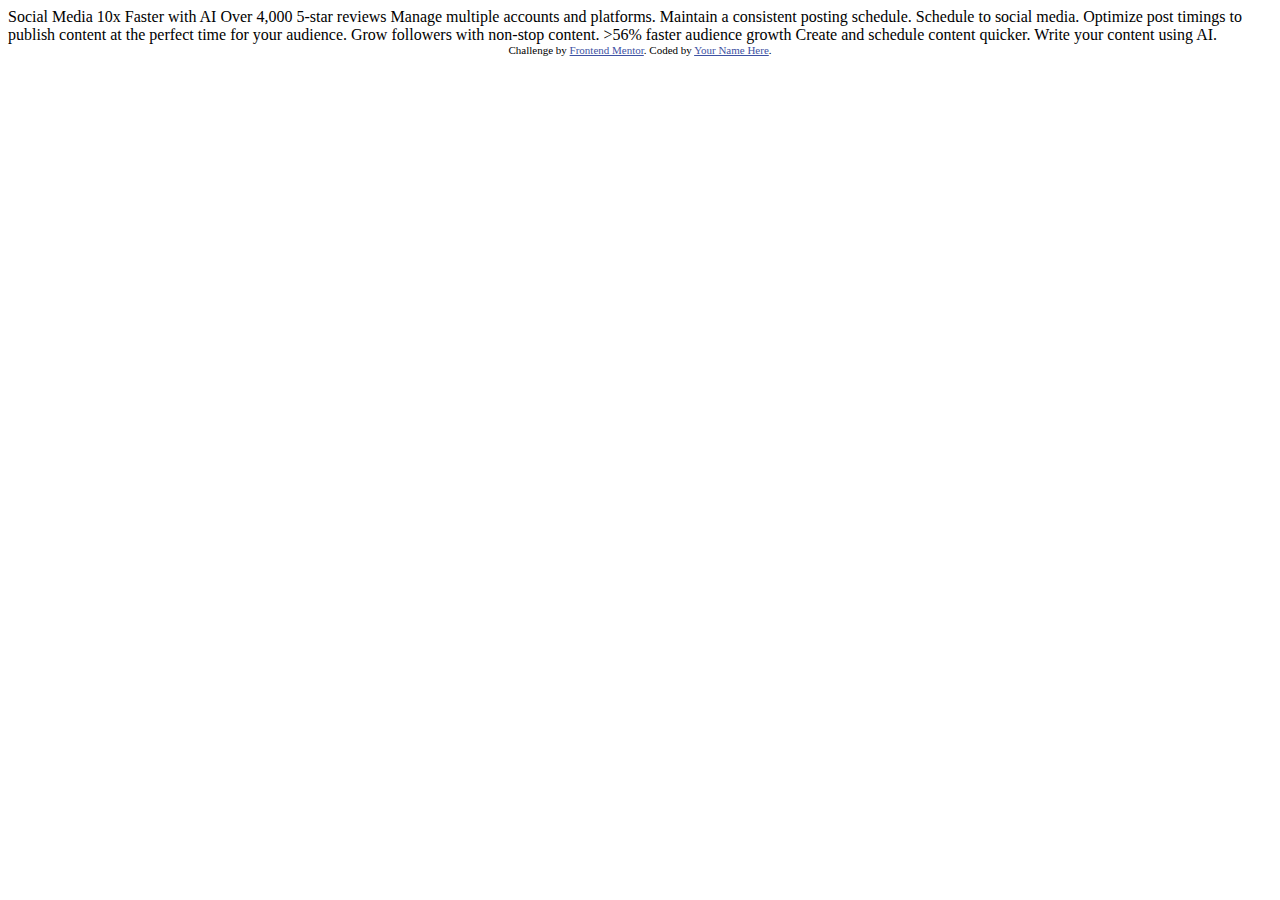
==== index.html @ 0ca7c740 "added files" ====
<!DOCTYPE html>
<html lang="en">
<head>
  <meta charset="UTF-8">
  <meta name="viewport" content="width=device-width, initial-scale=1.0"> <!-- displays site properly based on user's device -->

  <link rel="icon" type="image/png" sizes="32x32" href="./assets/images/favicon-32x32.png">
  
  <title>Frontend Mentor | Bento grid</title>

  <!-- Feel free to remove these styles or customise in your own stylesheet 👍 -->
  <style>
    .attribution { font-size: 11px; text-align: center; }
    .attribution a { color: hsl(228, 45%, 44%); }
  </style>
</head>
<body>

  Social Media 10x Faster with AI
  Over 4,000 5-star reviews

  Manage multiple accounts and platforms.

  Maintain a consistent posting schedule.

  Schedule to social media.
  Optimize post timings to publish content at the perfect time for your audience.
  
  Grow followers with non-stop content.

  >56% faster audience growth
  
  Create and schedule content quicker.

  Write your content using AI.
  
  <div class="attribution">
    Challenge by <a href="https://www.frontendmentor.io?ref=challenge">Frontend Mentor</a>. 
    Coded by <a href="#">Your Name Here</a>.
  </div>
</body>
</html>
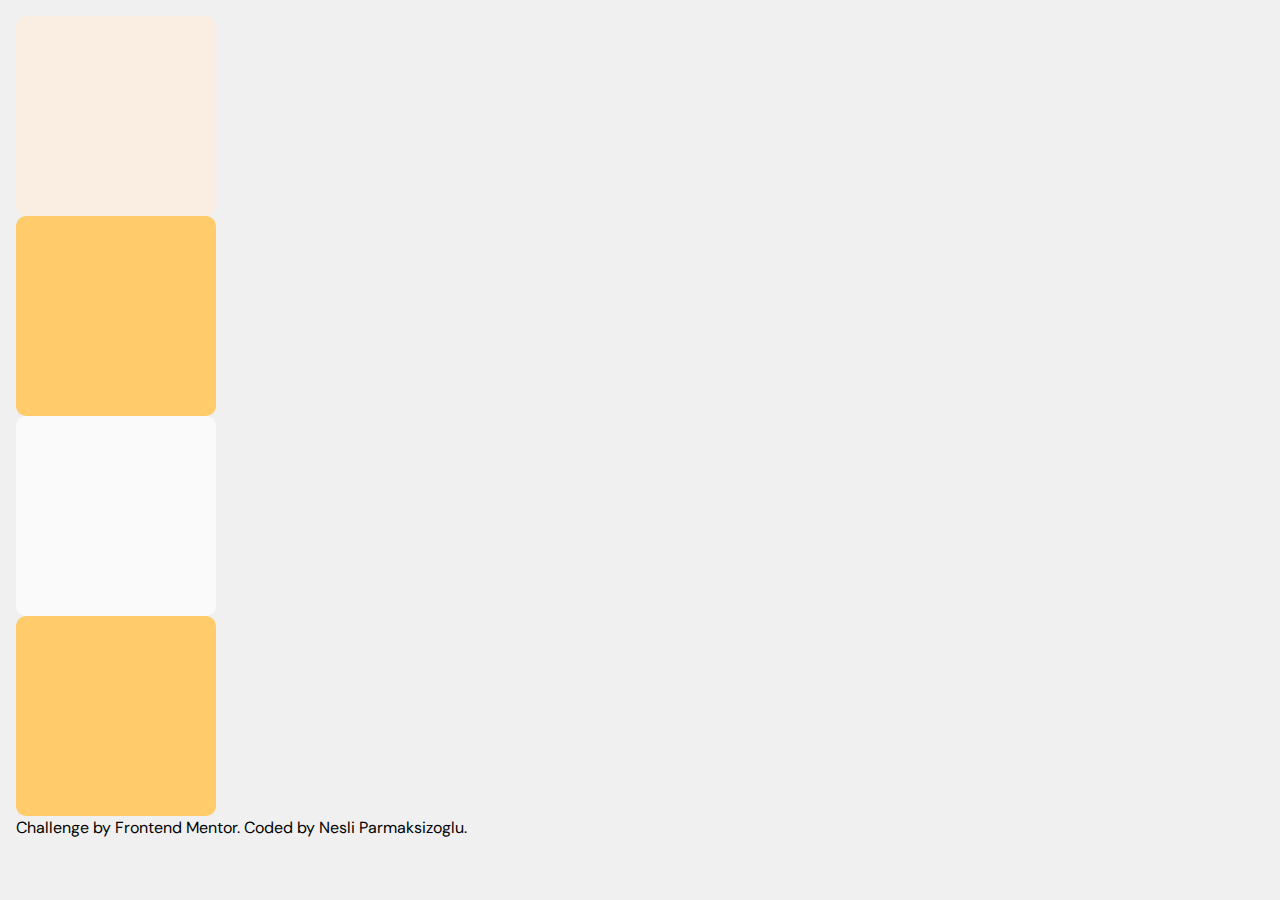
==== commit 768ffbf7: "initial styling" ====
--- a/index.html
+++ b/index.html
@@ -1,42 +1,51 @@
 <!DOCTYPE html>
 <html lang="en">
-<head>
-  <meta charset="UTF-8">
-  <meta name="viewport" content="width=device-width, initial-scale=1.0"> <!-- displays site properly based on user's device -->
+  <head>
+    <meta charset="UTF-8" />
+    <meta name="viewport" content="width=device-width, initial-scale=1.0" />
 
-  <link rel="icon" type="image/png" sizes="32x32" href="./assets/images/favicon-32x32.png">
-  
-  <title>Frontend Mentor | Bento grid</title>
+    <link
+      rel="icon"
+      type="image/png"
+      sizes="32x32"
+      href="./assets/images/favicon-32x32.png"
+    />
 
-  <!-- Feel free to remove these styles or customise in your own stylesheet 👍 -->
-  <style>
-    .attribution { font-size: 11px; text-align: center; }
-    .attribution a { color: hsl(228, 45%, 44%); }
-  </style>
-</head>
-<body>
+    <title>Frontend Mentor | Bento grid</title>
 
-  Social Media 10x Faster with AI
-  Over 4,000 5-star reviews
+    <link rel="stylesheet" href="reset.css" />
+    <link rel="stylesheet" href="styles.css" />
+    <link rel="preconnect" href="https://fonts.googleapis.com" />
+    <link rel="preconnect" href="https://fonts.gstatic.com" crossorigin />
+    <link
+      href="https://fonts.googleapis.com/css2?family=DM+Sans:ital,opsz,wght@0,9..40,100..1000;1,9..40,100..1000&display=swap"
+      rel="stylesheet"
+    />
+  </head>
+  <body>
+    <div class="article-create"></div>
+    <div class="article-write"></div>
+    <div class="article-manage"></div>
+    <div class="article-maintain"></div>
+    <div class="article-schedule"></div>
+    <div class="article-grow"></div>
+    <div class="article-reviews"></div>
+    <div class="article-audience"></div>
 
-  Manage multiple accounts and platforms.
+    <footer class="attribution">
+      Challenge by
+      <a href="https://www.frontendmentor.io?ref=challenge">Frontend Mentor</a>.
+      Coded by
+      <a href="https://github.com/nesliprm" target="_blank"
+        >Nesli Parmaksizoglu</a
+      >.
+    </footer>
+  </body>
+</html>
 
-  Maintain a consistent posting schedule.
-
-  Schedule to social media.
-  Optimize post timings to publish content at the perfect time for your audience.
-  
-  Grow followers with non-stop content.
-
-  >56% faster audience growth
-  
-  Create and schedule content quicker.
-
-  Write your content using AI.
-  
-  <div class="attribution">
-    Challenge by <a href="https://www.frontendmentor.io?ref=challenge">Frontend Mentor</a>. 
-    Coded by <a href="#">Your Name Here</a>.
-  </div>
-</body>
-</html>+<!-- Social Media 10x Faster with AI Over 4,000 5-star reviews Manage multiple
+    accounts and platforms. Maintain a consistent posting schedule. Schedule to
+    social media. Optimize post timings to publish content at the perfect time
+    for your audience. Grow followers with non-stop content. >56% faster
+    audience growth Create and schedule content quicker. Write your content
+    using AI. -->
--- a/styles.css
+++ b/styles.css
@@ -0,0 +1,51 @@
+:root {
+  --primary-light: hsl(254, 88%, 90%);
+  --primary-dark: hsl(256, 67%, 59%);
+  --secondary-light: hsl(31, 66%, 93%);
+  --secondary-dark: hsl(39, 100%, 71%);
+  --project-white: hsl(0, 0%, 98%);
+  --project-grey: hsl(0, 0%, 94%);
+  --project-black: hsl(0, 0%, 7%);
+  --main-font: "DM Sans", sans-serif;
+}
+
+body {
+  font-family: var(--main-font);
+  background-color: var(--project-grey);
+  padding: 1rem;
+}
+
+.article-create {
+  width: 200px;
+  height: 200px;
+  background-color: var(--secondary-light);
+  border-radius: 10px;
+}
+
+.article-write {
+  width: 200px;
+  height: 200px;
+  background-color: var(--secondary-dark);
+  border-radius: 10px;
+}
+
+.article-manage {
+  width: 200px;
+  height: 200px;
+  background-color: var(--project-white);
+  border-radius: 10px;
+}
+
+.article-maintain {
+  width: 200px;
+  height: 200px;
+  background-color: var(--secondary-dark);
+  border-radius: 10px;
+}
+
+.article-create {
+  width: 200px;
+  height: 200px;
+  background-color: var(--secondary-light);
+  border-radius: 10px;
+}
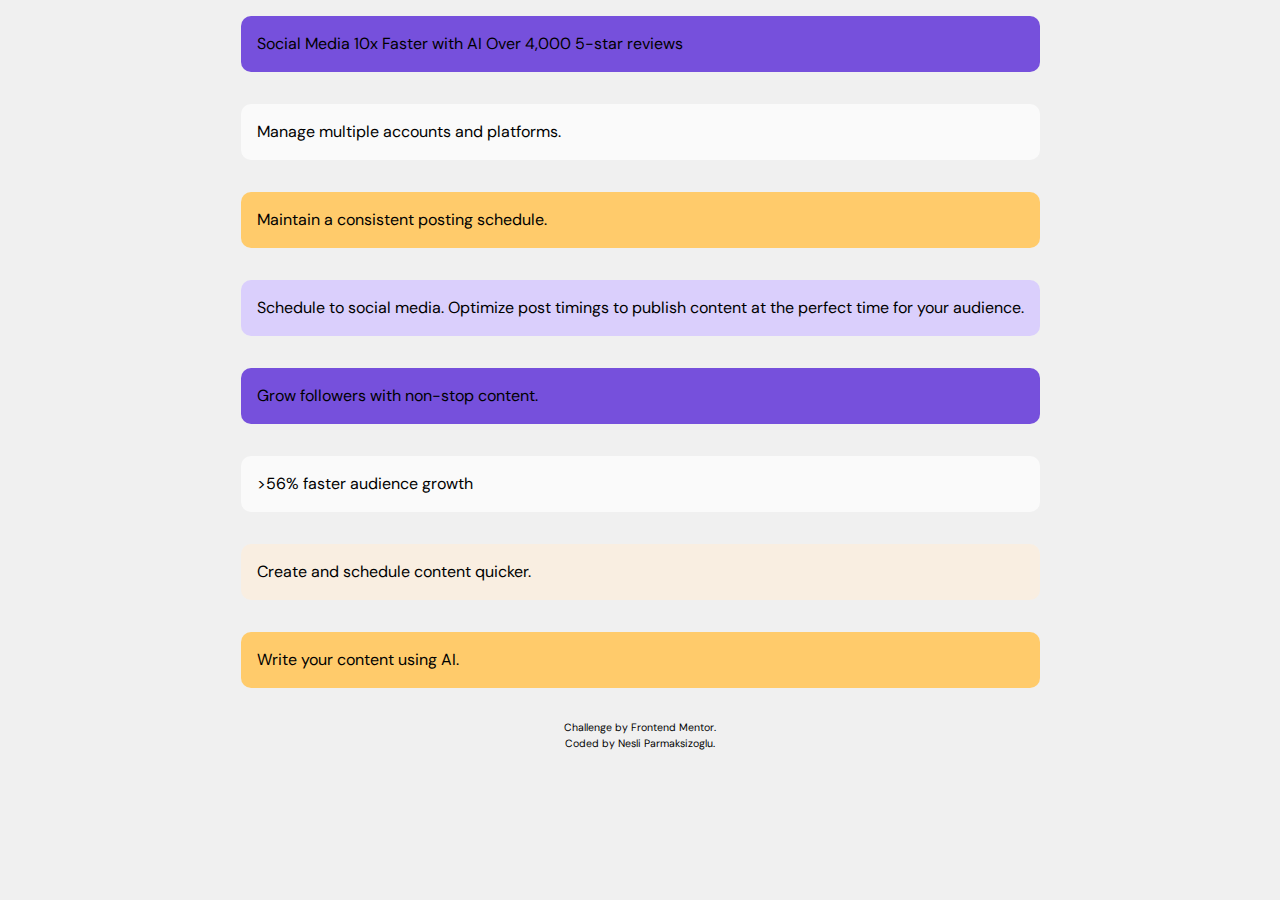
==== commit 6643da48: "styled the mobile version" ====
--- a/index.html
+++ b/index.html
@@ -23,29 +23,37 @@
     />
   </head>
   <body>
-    <div class="article-create"></div>
-    <div class="article-write"></div>
-    <div class="article-manage"></div>
-    <div class="article-maintain"></div>
-    <div class="article-schedule"></div>
-    <div class="article-grow"></div>
-    <div class="article-reviews"></div>
-    <div class="article-audience"></div>
+    <main class="container">
+      <div class="article-reviews">
+        Social Media 10x Faster with AI Over 4,000 5-star reviews
+      </div>
+      <div class="article-manage">Manage multiple accounts and platforms.</div>
+      <div class="article-maintain">
+        Maintain a consistent posting schedule.
+      </div>
+      <div class="article-schedule">
+        Schedule to social media. Optimize post timings to publish content at
+        the perfect time for your audience.
+      </div>
+      <div class="article-grow">Grow followers with non-stop content.</div>
+      <div class="article-audience">>56% faster audience growth</div>
+      <div class="article-create">Create and schedule content quicker.</div>
+      <div class="article-write">Write your content using AI.</div>
+    </main>
 
     <footer class="attribution">
-      Challenge by
-      <a href="https://www.frontendmentor.io?ref=challenge">Frontend Mentor</a>.
-      Coded by
-      <a href="https://github.com/nesliprm" target="_blank"
-        >Nesli Parmaksizoglu</a
-      >.
+      <p>
+        Challenge by
+        <a href="https://www.frontendmentor.io?ref=challenge" target="_blank"
+          >Frontend Mentor</a
+        >.
+      </p>
+      <p>
+        Coded by
+        <a href="https://github.com/nesliprm" target="_blank"
+          >Nesli Parmaksizoglu</a
+        >.
+      </p>
     </footer>
   </body>
 </html>
-
-<!-- Social Media 10x Faster with AI Over 4,000 5-star reviews Manage multiple
-    accounts and platforms. Maintain a consistent posting schedule. Schedule to
-    social media. Optimize post timings to publish content at the perfect time
-    for your audience. Grow followers with non-stop content. >56% faster
-    audience growth Create and schedule content quicker. Write your content
-    using AI. -->
--- a/styles.css
+++ b/styles.css
@@ -15,37 +15,64 @@
   padding: 1rem;
 }
 
+main.container {
+  display: grid;
+  /* grid-template-columns: repeat(4, 1fr);
+  grid-template-rows: repeat(10, 1fr); */
+  gap: 2rem;
+  justify-content: center;
+  align-items: center;
+}
+
+main > div[class^="article-"] {
+  width: 100%;
+  height: fit-content;
+  border-radius: 10px;
+  padding: 1rem;
+}
+
+.article-reviews {
+  background-color: var(--primary-dark);
+}
+
+.article-manage {
+  background-color: var(--project-white);
+}
+
+.article-maintain {
+  background-color: var(--secondary-dark);
+}
+
+.article-schedule {
+  background-color: var(--primary-light);
+}
+
+.article-grow {
+  background-color: var(--primary-dark);
+}
+
+.article-audience {
+  background-color: var(--project-white);
+}
+
 .article-create {
-  width: 200px;
-  height: 200px;
   background-color: var(--secondary-light);
-  border-radius: 10px;
 }
 
 .article-write {
-  width: 200px;
-  height: 200px;
   background-color: var(--secondary-dark);
-  border-radius: 10px;
 }
 
-.article-manage {
-  width: 200px;
-  height: 200px;
-  background-color: var(--project-white);
-  border-radius: 10px;
+footer {
+  margin-top: 2rem;
 }
 
-.article-maintain {
-  width: 200px;
-  height: 200px;
-  background-color: var(--secondary-dark);
-  border-radius: 10px;
+footer p {
+  font-size: 0.66em;
+  text-align: center;
 }
 
-.article-create {
-  width: 200px;
-  height: 200px;
-  background-color: var(--secondary-light);
-  border-radius: 10px;
+footer a:hover {
+  color: var(--primary-dark);
+  text-decoration: underline;
 }
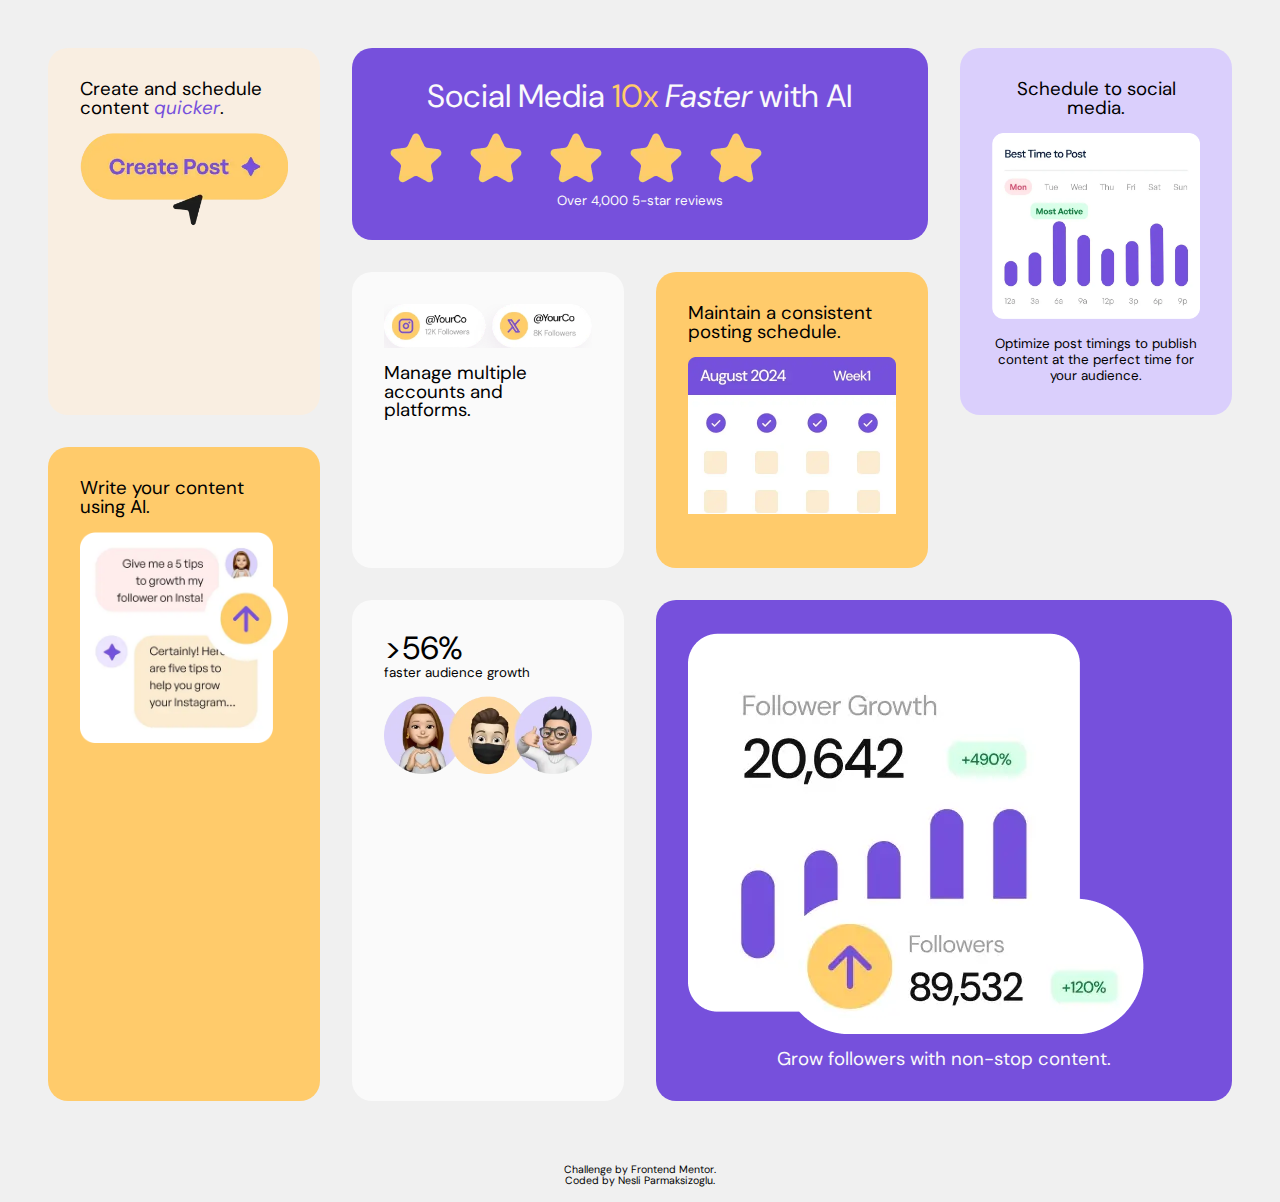
==== commit 7db47a2d: "further styling" ====
--- a/index.html
+++ b/index.html
@@ -25,20 +25,65 @@
   <body>
     <main class="container">
       <div class="article-reviews">
-        Social Media 10x Faster with AI Over 4,000 5-star reviews
+        <h1>
+          Social Media <span class="text-yellow">10x</span> <i>Faster</i> with
+          AI
+        </h1>
+        <br />
+        <img src="assets/images/illustration-five-stars.webp" alt="" /><small
+          >Over 4,000 5-star reviews</small
+        >
       </div>
-      <div class="article-manage">Manage multiple accounts and platforms.</div>
+      <div class="article-manage">
+        <img
+          src="assets/images/illustration-multiple-platforms.webp"
+          alt=""
+        /><br />
+        <h3>Manage multiple accounts and platforms.</h3>
+      </div>
       <div class="article-maintain">
-        Maintain a consistent posting schedule.
+        <h3>Maintain a consistent posting schedule.</h3>
+        <br />
+        <img src="assets/images/illustration-consistent-schedule.webp" alt="" />
       </div>
       <div class="article-schedule">
-        Schedule to social media. Optimize post timings to publish content at
-        the perfect time for your audience.
+        <h3>Schedule to social media.</h3>
+        <br />
+        <img
+          src="assets/images/illustration-schedule-posts.webp"
+          alt=""
+        /><br />
+        <small>
+          Optimize post timings to publish content at the perfect time for your
+          audience.
+        </small>
       </div>
-      <div class="article-grow">Grow followers with non-stop content.</div>
-      <div class="article-audience">>56% faster audience growth</div>
-      <div class="article-create">Create and schedule content quicker.</div>
-      <div class="article-write">Write your content using AI.</div>
+      <div class="article-grow">
+        <img src="assets/images/illustration-grow-followers.webp" alt="" />
+        <br />
+        <h3>Grow followers with non-stop content.</h3>
+      </div>
+      <div class="article-audience">
+        <h1>>56%</h1>
+        <small>faster audience growth</small>
+        <br />
+        <br />
+        <img src="assets/images/illustration-audience-growth.webp" alt="" />
+      </div>
+      <div class="article-create">
+        <h3>
+          Create and schedule content
+          <span class="text-purple"><i>quicker</i></span
+          >.
+        </h3>
+        <br />
+        <img src="assets/images/illustration-create-post.webp" alt="" />
+      </div>
+      <div class="article-write">
+        <h3>Write your content using AI.</h3>
+        <br />
+        <img src="assets/images/illustration-ai-content.webp" alt="" />
+      </div>
     </main>
 
     <footer class="attribution">
--- a/styles.css
+++ b/styles.css
@@ -13,13 +13,12 @@
   font-family: var(--main-font);
   background-color: var(--project-grey);
   padding: 1rem;
+  line-height: 1;
 }
 
 main.container {
   display: grid;
-  /* grid-template-columns: repeat(4, 1fr);
-  grid-template-rows: repeat(10, 1fr); */
-  gap: 2rem;
+  gap: 1rem;
   justify-content: center;
   align-items: center;
 }
@@ -27,40 +26,35 @@
 main > div[class^="article-"] {
   width: 100%;
   height: fit-content;
-  border-radius: 10px;
-  padding: 1rem;
+  border-radius: 20px;
+  padding: 2rem;
 }
 
-.article-reviews {
+.article-reviews,
+.article-grow {
   background-color: var(--primary-dark);
+  text-align: center;
+  color: var(--project-white);
+  padding: 2rem;
 }
 
-.article-manage {
+.article-manage,
+.article-audience {
   background-color: var(--project-white);
 }
 
-.article-maintain {
+.article-maintain,
+.article-write {
   background-color: var(--secondary-dark);
 }
 
 .article-schedule {
   background-color: var(--primary-light);
-}
-
-.article-grow {
-  background-color: var(--primary-dark);
-}
-
-.article-audience {
-  background-color: var(--project-white);
+  text-align: center;
 }
 
 .article-create {
   background-color: var(--secondary-light);
-}
-
-.article-write {
-  background-color: var(--secondary-dark);
 }
 
 footer {
@@ -76,3 +70,75 @@
   color: var(--primary-dark);
   text-decoration: underline;
 }
+
+.text-yellow {
+  color: var(--secondary-dark);
+}
+
+.text-purple {
+  color: var(--primary-dark);
+}
+
+@media (min-width: 320px) {
+  main.container {
+    display: grid;
+    grid-template-columns: repeat(2, 1fr);
+    gap: 1rem;
+    justify-content: center;
+    align-items: center;
+  }
+
+  main > div[class^="article-"] {
+    height: 100%;
+  }
+}
+
+@media (min-width: 768px) {
+  main.container {
+    grid-template-columns: repeat(4, 1fr);
+    grid-auto-rows: auto;
+    gap: 2rem;
+    padding: 2rem;
+    max-height: fit-content;
+  }
+
+  .article-create {
+    grid-column: 1 / 2;
+    grid-row: 1 / 3;
+  }
+
+  .article-reviews {
+    grid-column: 2 / 4;
+    grid-row: 1 / 2;
+  }
+
+  .article-schedule {
+    grid-column: 4 / 5;
+    grid-row: 1 / 3;
+  }
+
+  .article-write {
+    grid-column: 1 / 2;
+    grid-row: 3 / 5;
+  }
+
+  .article-manage {
+    grid-column: 2 / 3;
+    grid-row: 2 / 4;
+  }
+
+  .article-maintain {
+    grid-column: 3 / 4;
+    grid-row: 2 / 4;
+  }
+
+  .article-audience {
+    grid-column: 2 / 3;
+    grid-row: 4 / 5;
+  }
+
+  .article-grow {
+    grid-column: 3 / 5;
+    grid-row: 4 / 5;
+  }
+}
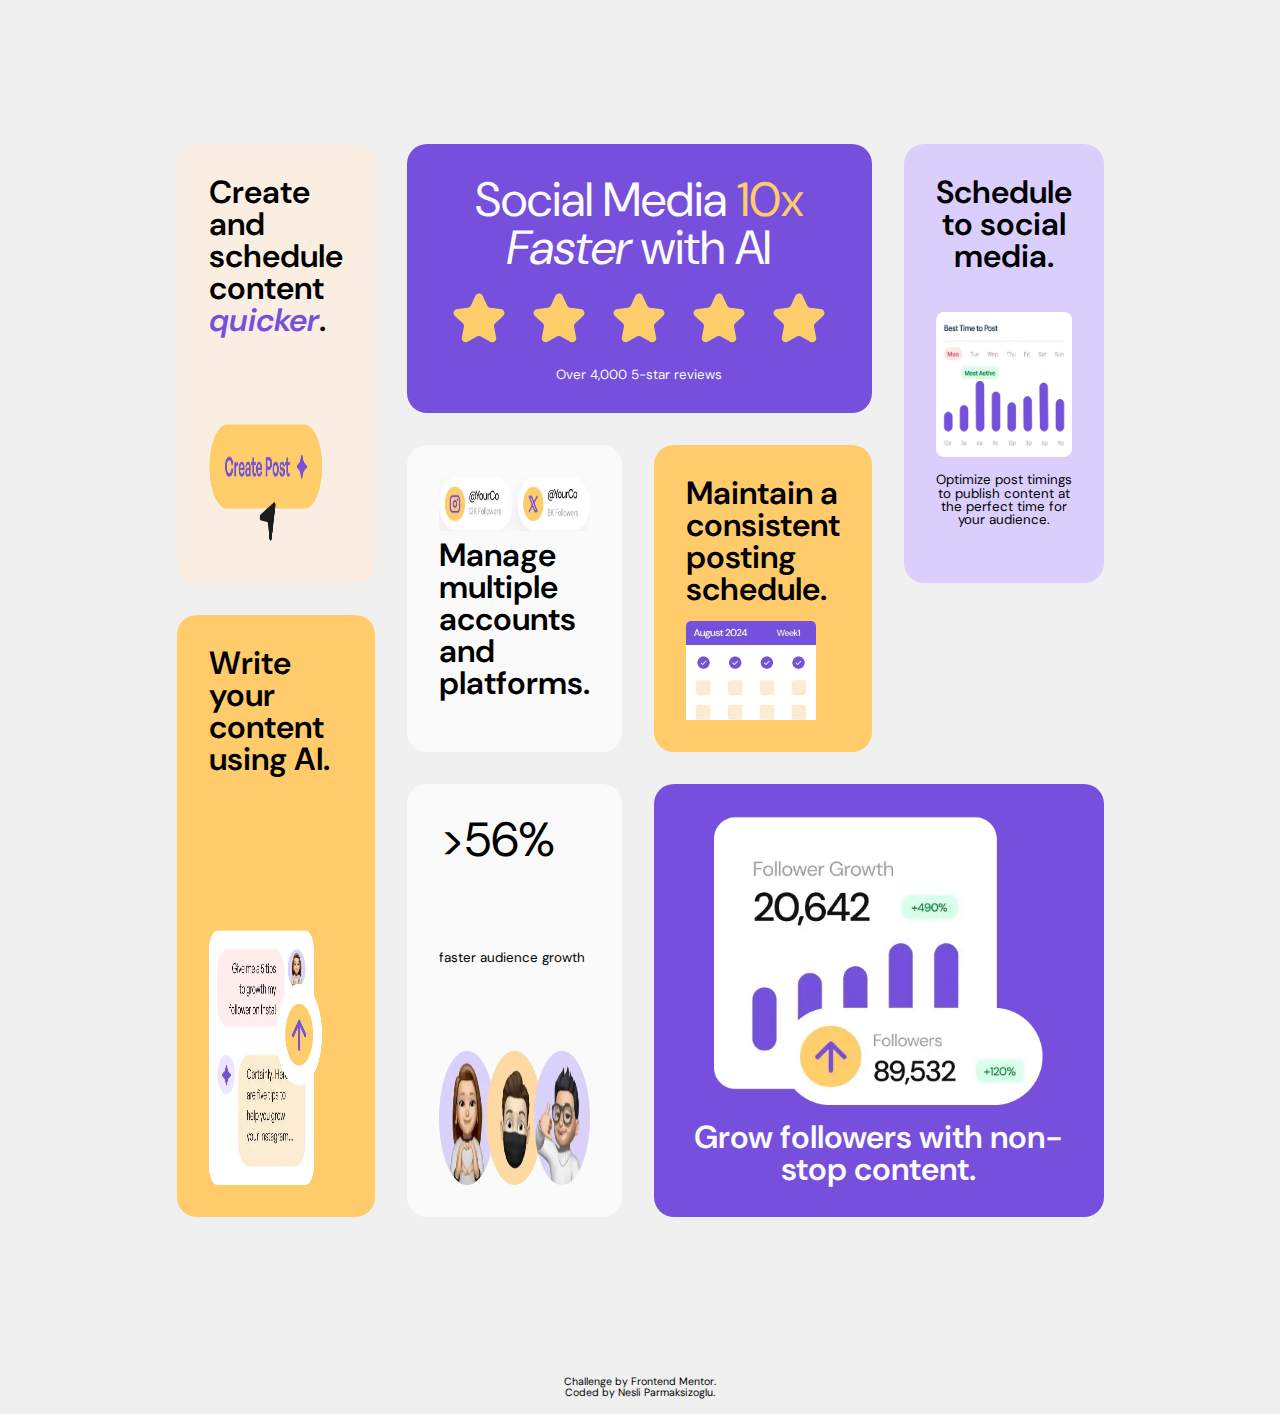
==== commit 17e51146: "mobile css done" ====
--- a/index.html
+++ b/index.html
@@ -29,45 +29,46 @@
           Social Media <span class="text-yellow">10x</span> <i>Faster</i> with
           AI
         </h1>
-        <br />
+
         <img src="assets/images/illustration-five-stars.webp" alt="" /><small
           >Over 4,000 5-star reviews</small
         >
       </div>
       <div class="article-manage">
-        <img
-          src="assets/images/illustration-multiple-platforms.webp"
-          alt=""
-        /><br />
+        <img src="assets/images/illustration-multiple-platforms.webp" alt="" />
         <h3>Manage multiple accounts and platforms.</h3>
       </div>
       <div class="article-maintain">
         <h3>Maintain a consistent posting schedule.</h3>
-        <br />
-        <img src="assets/images/illustration-consistent-schedule.webp" alt="" />
+
+        <img
+          class="width-85"
+          src="assets/images/illustration-consistent-schedule.webp"
+          alt=""
+        />
       </div>
       <div class="article-schedule">
         <h3>Schedule to social media.</h3>
-        <br />
-        <img
-          src="assets/images/illustration-schedule-posts.webp"
-          alt=""
-        /><br />
+
+        <img src="assets/images/illustration-schedule-posts.webp" alt="" />
         <small>
           Optimize post timings to publish content at the perfect time for your
           audience.
         </small>
       </div>
       <div class="article-grow">
-        <img src="assets/images/illustration-grow-followers.webp" alt="" />
-        <br />
+        <img
+          class="width-85"
+          src="assets/images/illustration-grow-followers.webp"
+          alt=""
+        />
+
         <h3>Grow followers with non-stop content.</h3>
       </div>
       <div class="article-audience">
         <h1>>56%</h1>
         <small>faster audience growth</small>
-        <br />
-        <br />
+
         <img src="assets/images/illustration-audience-growth.webp" alt="" />
       </div>
       <div class="article-create">
@@ -76,13 +77,21 @@
           <span class="text-purple"><i>quicker</i></span
           >.
         </h3>
-        <br />
-        <img src="assets/images/illustration-create-post.webp" alt="" />
+
+        <img
+          class="width-85"
+          src="assets/images/illustration-create-post.webp"
+          alt=""
+        />
       </div>
       <div class="article-write">
         <h3>Write your content using AI.</h3>
-        <br />
-        <img src="assets/images/illustration-ai-content.webp" alt="" />
+
+        <img
+          class="width-85"
+          src="assets/images/illustration-ai-content.webp"
+          alt=""
+        />
       </div>
     </main>
 
--- a/styles.css
+++ b/styles.css
@@ -30,31 +30,55 @@
   padding: 2rem;
 }
 
+h3 {
+  font-weight: 600;
+}
+
 .article-reviews,
 .article-grow {
   background-color: var(--primary-dark);
   text-align: center;
   color: var(--project-white);
   padding: 2rem;
+  display: flex;
+  justify-content: center;
+  flex-wrap: wrap;
+  gap: 1rem;
 }
 
 .article-manage,
 .article-audience {
   background-color: var(--project-white);
+  display: flex;
+  justify-content: flex-start;
+  flex-wrap: wrap;
+  gap: 0.5rem;
 }
 
 .article-maintain,
 .article-write {
   background-color: var(--secondary-dark);
+  display: flex;
+  justify-content: flex-start;
+  flex-wrap: wrap;
+  gap: 1rem;
 }
 
 .article-schedule {
   background-color: var(--primary-light);
   text-align: center;
+  display: flex;
+  justify-content: center;
+  flex-wrap: wrap;
+  gap: 1rem;
 }
 
 .article-create {
   background-color: var(--secondary-light);
+  display: flex;
+  justify-content: flex-start;
+  flex-wrap: wrap;
+  gap: 1rem;
 }
 
 footer {
@@ -79,6 +103,10 @@
   color: var(--primary-dark);
 }
 
+.width-85 {
+  max-width: 85%;
+}
+
 @media (min-width: 320px) {
   main.container {
     display: grid;
@@ -91,6 +119,13 @@
   main > div[class^="article-"] {
     height: 100%;
   }
+
+  h1 {
+    font-size: 3em;
+  }
+  h3 {
+    font-size: 2em;
+  }
 }
 
 @media (min-width: 768px) {
@@ -98,8 +133,16 @@
     grid-template-columns: repeat(4, 1fr);
     grid-auto-rows: auto;
     gap: 2rem;
-    padding: 2rem;
+    padding: 8rem 16rem;
     max-height: fit-content;
+  }
+
+  h1 {
+    font-size: 3em;
+  }
+
+  h3 {
+    font-size: 2em;
   }
 
   .article-create {
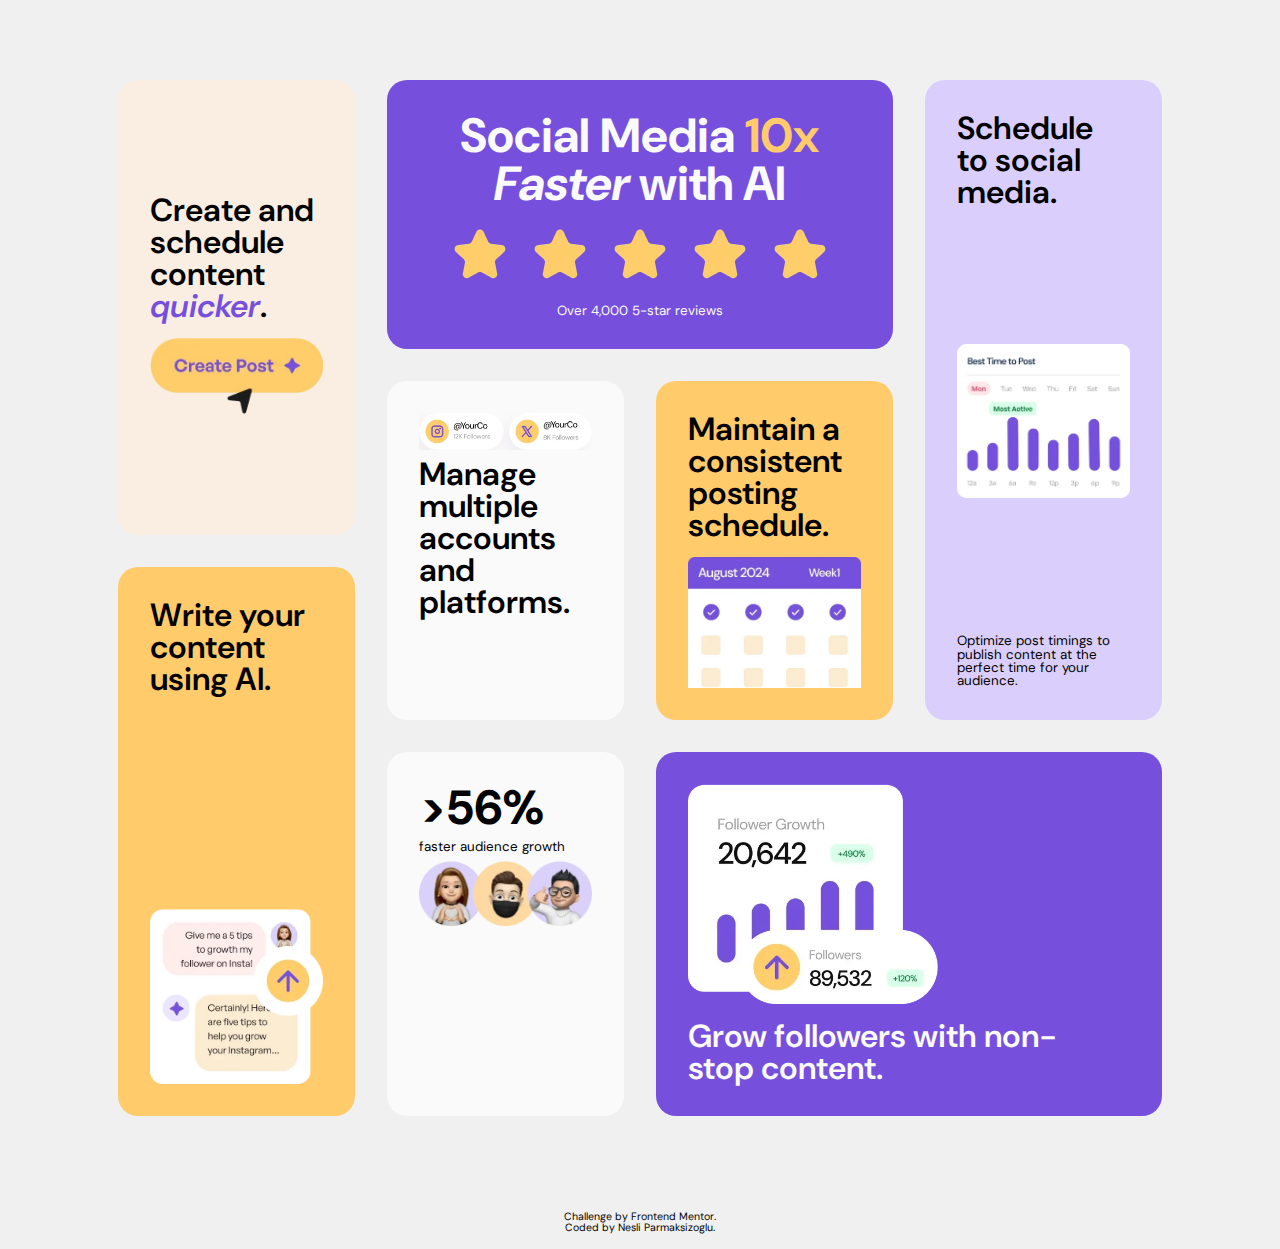
==== commit 844d66d3: "css cleanup" ====
--- a/index.html
+++ b/index.html
@@ -41,11 +41,7 @@
       <div class="article-maintain">
         <h3>Maintain a consistent posting schedule.</h3>
 
-        <img
-          class="width-85"
-          src="assets/images/illustration-consistent-schedule.webp"
-          alt=""
-        />
+        <img src="assets/images/illustration-consistent-schedule.webp" alt="" />
       </div>
       <div class="article-schedule">
         <h3>Schedule to social media.</h3>
@@ -57,11 +53,7 @@
         </small>
       </div>
       <div class="article-grow">
-        <img
-          class="width-85"
-          src="assets/images/illustration-grow-followers.webp"
-          alt=""
-        />
+        <img src="assets/images/illustration-grow-followers.webp" alt="" />
 
         <h3>Grow followers with non-stop content.</h3>
       </div>
@@ -78,20 +70,12 @@
           >.
         </h3>
 
-        <img
-          class="width-85"
-          src="assets/images/illustration-create-post.webp"
-          alt=""
-        />
+        <img src="assets/images/illustration-create-post.webp" alt="" />
       </div>
       <div class="article-write">
         <h3>Write your content using AI.</h3>
 
-        <img
-          class="width-85"
-          src="assets/images/illustration-ai-content.webp"
-          alt=""
-        />
+        <img src="assets/images/illustration-ai-content.webp" alt="" />
       </div>
     </main>
 
--- a/styles.css
+++ b/styles.css
@@ -17,10 +17,13 @@
 }
 
 main.container {
+  max-width: 1920px;
+  margin: 0 auto;
   display: grid;
   gap: 1rem;
   justify-content: center;
   align-items: center;
+  padding: clamp(2rem, 5vw, 8rem) clamp(1rem, 8vw, 16rem);
 }
 
 main > div[class^="article-"] {
@@ -30,16 +33,21 @@
   padding: 2rem;
 }
 
+h1 {
+  font-size: clamp(2rem, 5vw, 3em);
+  font-weight: 700;
+}
+
 h3 {
+  font-size: clamp(1.25rem, 3vw, 2em);
   font-weight: 600;
 }
 
 .article-reviews,
 .article-grow {
   background-color: var(--primary-dark);
+  color: var(--project-white);
   text-align: center;
-  color: var(--project-white);
-  padding: 2rem;
   display: flex;
   justify-content: center;
   flex-wrap: wrap;
@@ -81,6 +89,20 @@
   gap: 1rem;
 }
 
+img {
+  object-fit: contain;
+  max-width: 100%;
+  height: auto;
+}
+
+.text-yellow {
+  color: var(--secondary-dark);
+}
+
+.text-purple {
+  color: var(--primary-dark);
+}
+
 footer {
   margin-top: 2rem;
 }
@@ -93,18 +115,6 @@
 footer a:hover {
   color: var(--primary-dark);
   text-decoration: underline;
-}
-
-.text-yellow {
-  color: var(--secondary-dark);
-}
-
-.text-purple {
-  color: var(--primary-dark);
-}
-
-.width-85 {
-  max-width: 85%;
 }
 
 @media (min-width: 320px) {
@@ -119,12 +129,11 @@
   main > div[class^="article-"] {
     height: 100%;
   }
-
-  h1 {
-    font-size: 3em;
-  }
-  h3 {
-    font-size: 2em;
+}
+
+@media (min-width: 600px) {
+  main.container {
+    grid-template-columns: repeat(3, 1fr);
   }
 }
 
@@ -133,55 +142,76 @@
     grid-template-columns: repeat(4, 1fr);
     grid-auto-rows: auto;
     gap: 2rem;
-    padding: 8rem 16rem;
-    max-height: fit-content;
-  }
-
-  h1 {
-    font-size: 3em;
-  }
-
-  h3 {
-    font-size: 2em;
   }
 
   .article-create {
     grid-column: 1 / 2;
     grid-row: 1 / 3;
+    display: flex;
+    align-content: center;
   }
 
   .article-reviews {
     grid-column: 2 / 4;
     grid-row: 1 / 2;
+    display: flex;
+    flex-direction: column;
   }
 
   .article-schedule {
     grid-column: 4 / 5;
-    grid-row: 1 / 3;
+    grid-row: 1 / 4;
+    display: flex;
+    align-content: space-between;
+    text-align: left;
   }
 
   .article-write {
     grid-column: 1 / 2;
     grid-row: 3 / 5;
+    display: flex;
+    align-content: space-between;
   }
 
   .article-manage {
     grid-column: 2 / 3;
     grid-row: 2 / 4;
+    display: flex;
+    flex-direction: column;
   }
 
   .article-maintain {
     grid-column: 3 / 4;
     grid-row: 2 / 4;
+    display: flex;
+    flex-direction: column;
   }
 
   .article-audience {
     grid-column: 2 / 3;
     grid-row: 4 / 5;
+    display: flex;
+    align-content: flex-start;
   }
 
   .article-grow {
     grid-column: 3 / 5;
     grid-row: 4 / 5;
-  }
-}
+    display: flex;
+
+    align-items: center;
+    justify-content: space-between;
+  }
+
+  .article-grow img {
+    width: 250px;
+    height: auto;
+    display: block;
+    flex-shrink: 0;
+  }
+
+  .article-grow h3 {
+    max-width: 400px;
+    text-align: left;
+  }
+}
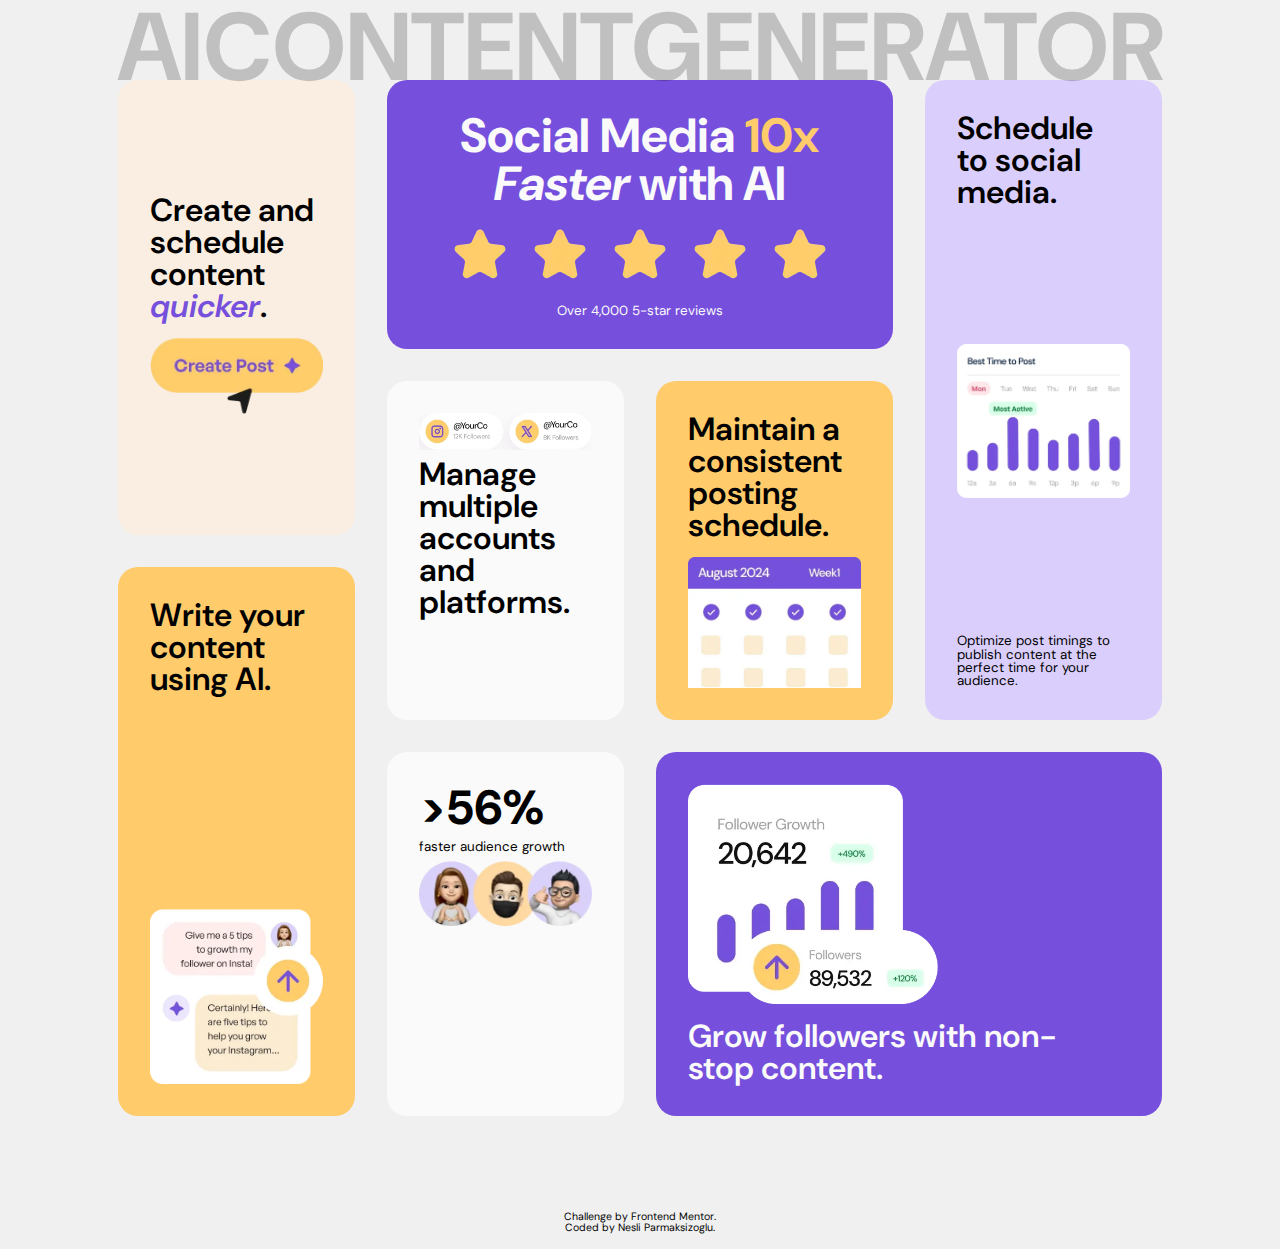
==== commit 0cbceac1: "added header" ====
--- a/index.html
+++ b/index.html
@@ -23,6 +23,9 @@
     />
   </head>
   <body>
+    <header>
+      <h1>AICONTENTGENERATOR</h1>
+    </header>
     <main class="container">
       <div class="article-reviews">
         <h1>
@@ -78,7 +81,6 @@
         <img src="assets/images/illustration-ai-content.webp" alt="" />
       </div>
     </main>
-
     <footer class="attribution">
       <p>
         Challenge by
--- a/styles.css
+++ b/styles.css
@@ -16,6 +16,19 @@
   line-height: 1;
 }
 
+header {
+  width: 100%;
+  position: fixed;
+  top: 0;
+  left: 0;
+  opacity: 0.2;
+}
+
+header > h1 {
+  font-size: clamp(1rem, 10vw, 6rem);
+  text-align: center;
+}
+
 main.container {
   max-width: 1920px;
   margin: 0 auto;
@@ -113,7 +126,7 @@
 }
 
 footer a:hover {
-  color: var(--primary-dark);
+  opacity: 0.5;
   text-decoration: underline;
 }
 
@@ -214,4 +227,22 @@
     max-width: 400px;
     text-align: left;
   }
-}
+
+  .attribution-top {
+    display: block;
+  }
+
+  .attribution-top p {
+    font-size: 0.66em;
+    text-align: center;
+  }
+
+  .attribution-top a:hover {
+    opacity: 0.5;
+    text-decoration: underline;
+  }
+
+  .attribution-bottom {
+    display: none;
+  }
+}
